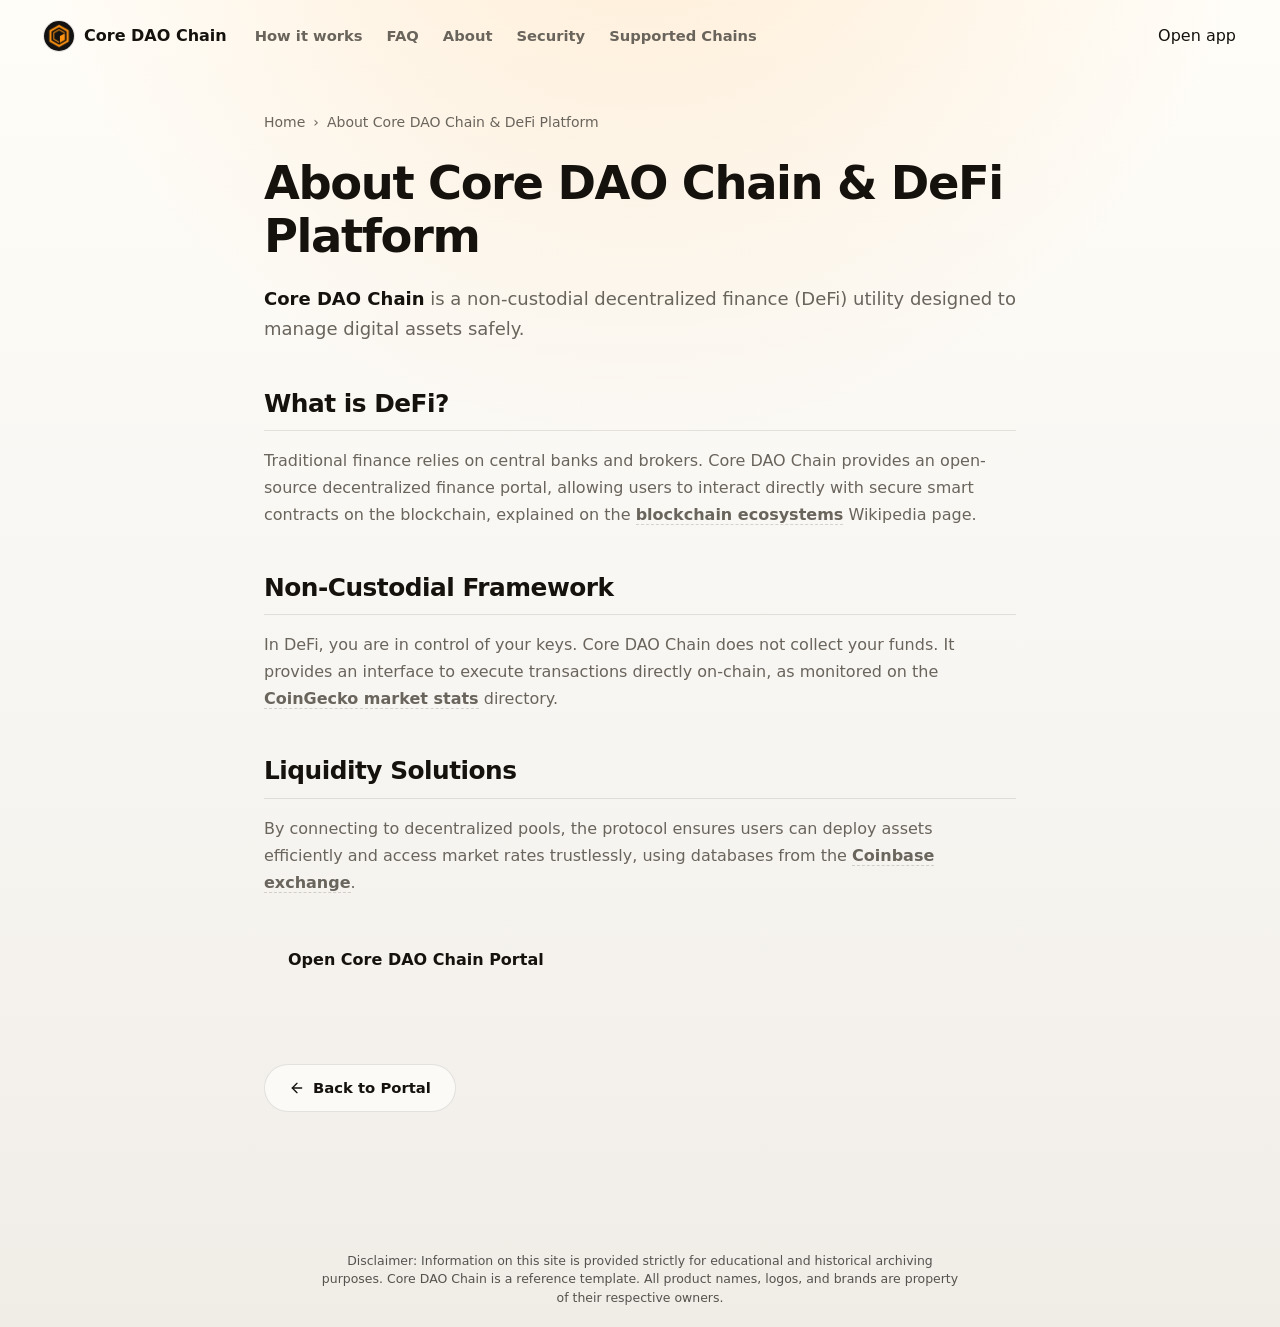
==== about/index.html @ 54b30acd "Update" ====
<!doctype html>
<html lang="en">
<head>
  <meta charset="utf-8">
  <meta name="viewport" content="width=device-width, initial-scale=1, viewport-fit=cover">
  <title>About Core DAO Chain & DeFi Platform</title>
  <meta name="description" content="<strong>Core DAO Chain</strong> is a non-custodial decentralized finance (DeFi) utility designed to manage digital assets safely.">
  <link rel="canonical" href="https://core-dao-chain.github.io/about/">
  <meta name="robots" content="index,follow">
  <meta property="og:type" content="website">
  <meta property="og:title" content="About Core DAO Chain & DeFi Platform">
  <meta property="og:description" content="<strong>Core DAO Chain</strong> is a non-custodial decentralized finance (DeFi) utility designed to manage digital assets safely.">
  <meta property="og:url" content="https://core-dao-chain.github.io/about/">
  <meta property="og:image" content="https://core-dao-chain.github.io/og-cover.png">
  <meta name="twitter:card" content="summary">
  <meta name="twitter:title" content="About Core DAO Chain & DeFi Platform">
  <meta name="twitter:description" content="<strong>Core DAO Chain</strong> is a non-custodial decentralized finance (DeFi) utility designed to manage digital assets safely.">
  <link rel="icon" type="image/png" href="../favicon.png">
  <link rel="manifest" href="../site.webmanifest">
  <link rel="apple-touch-icon" href="../favicon.png">
  <style>


:root {
  --bg: #f7f5f1;
  --surface: #ffffff;
  --panel: #fbfaf7;
  --ink: #15120e;
  --muted: #69645c;
  --soft: #928a7f;
  --line: rgba(21, 18, 14, 0.10);
  --line-strong: rgba(21, 18, 14, 0.16);
  --accent: #ff9211;
  --accent-soft: rgba(255, 146, 17, 0.13);
  --shadow: 0 28px 80px -44px rgba(31, 24, 15, 0.48);
}

* {
  box-sizing: border-box;
}

html,
body {
  min-height: 100%;
}

body {
  min-height: 100dvh;
  margin: 0;
  overflow: hidden;
  color: var(--ink);
  background:
    radial-gradient(circle at 50% -14%, rgba(255, 146, 17, 0.16), transparent 38%),
    linear-gradient(180deg, #fffdf8 0%, var(--bg) 58%, #f0ede7 100%);
  font-family: Inter, ui-sans-serif, system-ui, -apple-system, BlinkMacSystemFont, "Segoe UI", sans-serif;
  line-height: 1.5;
  -webkit-font-smoothing: antialiased;
  display: flex;
  flex-direction: column;
}

a {
  color: inherit;
  text-decoration: none;
}

img {
  display: block;
  max-width: 100%;
}

p,
h1 {
  margin: 0;
}

.topbar {
  height: 72px;
  display: flex;
  align-items: center;
  gap: 18px;
  padding: 16px clamp(18px, 4vw, 44px);
  flex: 0 0 auto;
}

.brand {
  display: inline-flex;
  align-items: center;
  min-width: 0;
  gap: 10px;
  font-size: 1rem;
  font-weight: 750;
  letter-spacing: 0;
  white-space: nowrap;
}

.brand img {
  width: 30px;
  height: 30px;
  border-radius: 50%;
  box-shadow: 0 0 0 1px var(--line);
}

.nav {
  display: flex;
  align-items: center;
  gap: 24px;
  margin-left: 10px;
}

.nav a {
  color: var(--muted);
  font-size: 0.92rem;
  font-weight: 550;
  white-space: nowrap;
  transition: color 160ms ease;
}

.nav a:hover {
  color: var(--ink);
}

.spacer {
  flex: 1;
}

.ghost {
  display: inline-flex;
  align-items: center;
  justify-content: center;
  min-height: 40px;
  padding: 0 18px;
  border: 1px solid var(--line-strong);
  border-radius: 999px;
  background: rgba(255, 255, 255, 0.54);
  color: var(--ink);
  font-size: 0.91rem;
  font-weight: 700;
  box-shadow: 0 10px 24px -20px rgba(21, 18, 14, 0.44);
  transition: border-color 160ms ease, transform 160ms ease, background 160ms ease;
}

.ghost:hover {
  border-color: rgba(255, 146, 17, 0.48);
  background: var(--surface);
  transform: translateY(-1px);
}

.stage {
  flex: 1 1 auto;
  min-height: 0;
  display: flex;
  flex-direction: column;
  align-items: center;
  justify-content: center;
  width: 100%;
  padding: 10px clamp(18px, 4vw, 44px) 0;
  text-align: center;
}

.hero {
  max-width: 760px;
}

h1 {
  font-size: clamp(3rem, 7vw, 5.2rem);
  line-height: 0.98;
  letter-spacing: 0;
  font-weight: 820;
}

.sub {
  max-width: 58ch;
  margin: 18px auto 0;
  color: var(--muted);
  font-size: clamp(1rem, 1.65vw, 1.18rem);
}

.sub strong {
  color: var(--ink);
  font-weight: 760;
  box-shadow: inset 0 -0.44em 0 var(--accent-soft);
}

.app-card {
  width: min(620px, 100%);
  margin-top: clamp(24px, 4.8vh, 40px);
  padding: 20px;
  border: 1px solid var(--line);
  border-radius: 20px;
  background:
    linear-gradient(180deg, rgba(255, 255, 255, 0.88), rgba(255, 255, 255, 0.98)),
    var(--surface);
  box-shadow: var(--shadow);
}

.route {
  display: grid;
  grid-template-columns: minmax(0, 1fr) 42px minmax(0, 1fr);
  gap: 12px;
  align-items: stretch;
}

.leg {
  min-width: 0;
  padding: 14px;
  border: 1px solid var(--line);
  border-radius: 15px;
  background: var(--panel);
  text-align: left;
}

.label {
  display: block;
  color: var(--soft);
  font-size: 0.68rem;
  font-weight: 800;
  letter-spacing: 0.08em;
  text-transform: uppercase;
}

.chip {
  display: flex;
  align-items: center;
  min-width: 0;
  gap: 10px;
  margin-top: 9px;
  color: var(--ink);
  font-size: 1.04rem;
  font-weight: 820;
}

.chip img {
  width: 30px;
  height: 30px;
  border-radius: 50%;
  flex: 0 0 auto;
}

.chip span {
  min-width: 0;
  overflow-wrap: anywhere;
}

.chip-muted {
  color: #3d3831;
  font-weight: 760;
}

.switch {
  align-self: center;
  width: 42px;
  height: 42px;
  padding: 0;
  border: 1px solid rgba(255, 146, 17, 0.34);
  border-radius: 50%;
  background: var(--accent-soft);
  color: var(--accent);
  cursor: pointer;
  display: grid;
  place-items: center;
  transition: background 160ms ease, color 160ms ease, transform 180ms ease;
}

.switch span {
  font-size: 1.15rem;
  line-height: 1;
}

.switch:hover {
  background: var(--accent);
  color: #ffffff;
  transform: translateY(-1px);
}

.primary {
  display: flex;
  align-items: center;
  justify-content: center;
  width: 100%;
  min-height: 54px;
  margin-top: 16px;
  border-radius: 15px;
  background: var(--accent);
  color: #ffffff;
  font-size: 1.03rem;
  font-weight: 820;
  box-shadow: 0 18px 38px -24px rgba(255, 146, 17, 0.82);
  transition: background 160ms ease, transform 160ms ease, box-shadow 160ms ease;
}

.primary:hover {
  background: var(--accent);
  transform: translateY(-1px);
  box-shadow: 0 22px 42px -24px rgba(255, 146, 17, 0.92);
}

.foot {
  height: 56px;
  flex: 0 0 auto;
  display: flex;
  align-items: center;
  justify-content: center;
  padding: 0 18px 18px;
  color: var(--soft);
  font-size: 0.85rem;
  font-weight: 650;
}

@media (max-width: 680px) {
  .topbar {
    height: 64px;
    gap: 12px;
    padding-inline: 16px;
  }

  .brand span {
    max-width: 44vw;
    overflow: hidden;
    text-overflow: ellipsis;
  }

  .nav {
    display: none;
  }

  .ghost {
    min-height: 38px;
    padding-inline: 14px;
  }

  .stage {
    padding: 2px 16px 0;
  }

  h1 {
    font-size: clamp(2.62rem, 14vw, 3.3rem);
  }

  .sub {
    margin-top: 13px;
    font-size: 0.98rem;
    line-height: 1.45;
  }

  .app-card {
    margin-top: 22px;
    padding: 14px;
    border-radius: 18px;
  }

  .route {
    grid-template-columns: 1fr;
    gap: 9px;
  }

  .leg {
    padding: 12px;
  }

  .chip {
    font-size: 1rem;
  }

  .switch {
    width: 38px;
    height: 38px;
    justify-self: center;
  }

  .switch span {
    transform: rotate(90deg);
  }

  .primary {
    min-height: 50px;
    margin-top: 12px;
  }

  .foot {
    height: 44px;
    padding-bottom: 12px;
  }
}

@media (max-width: 380px) {
  .brand {
    gap: 8px;
  }

  .brand span {
    max-width: 41vw;
  }

  h1 {
    font-size: 2.54rem;
  }

  .sub {
    font-size: 0.94rem;
  }
}


  

/* --- Satellite Layout Styles (Appended dynamically by Builder) --- */
:root {
  --bg-fallback: var(--bg, var(--base, #f9fafc));
  --ink-body-fallback: var(--ink-body, var(--text, var(--ink, #1f2937)));
  --muted-fallback: var(--muted, var(--quiet, #4b5563));
  --panel-fallback: var(--panel, var(--surface, #ffffff));
  --panel-strong-fallback: var(--panel-strong, var(--surface-soft, var(--base-deep, #f3f4f6)));
  --line-fallback: var(--line, rgba(0, 0, 0, 0.08));
  --line-strong-fallback: var(--line-strong, rgba(0, 0, 0, 0.14));
  --accent-fallback: var(--accent, #625bf3);
}

body {
  overflow-y: auto !important;
  height: auto !important;
  min-height: 100dvh;
}

.satellite-container {
  max-width: 800px;
  margin: 0 auto;
  padding: 40px 24px 80px;
  width: 100%;
}

.breadcrumb {
  font-size: 0.875rem;
  color: var(--muted-fallback);
  margin-bottom: 24px;
  display: flex;
  align-items: center;
  gap: 8px;
}

.breadcrumb a {
  color: var(--muted-fallback);
  text-decoration: none;
}

.breadcrumb a:hover {
  color: var(--accent-fallback);
}

.satellite-title {
  font-size: clamp(2.1rem, 5.5vw, 2.9rem);
  font-weight: 800;
  letter-spacing: -0.03em;
  line-height: 1.15;
  margin-bottom: 20px;
  color: var(--ink-body-fallback);
}

.satellite-lead {
  font-size: 1.125rem;
  color: var(--muted-fallback);
  line-height: 1.7;
  margin-bottom: 40px;
}

.satellite-lead strong {
  color: var(--ink-body-fallback);
}

.section-block {
  margin-bottom: 40px;
  text-align: left;
}

.section-block h2 {
  font-size: 1.55rem;
  font-weight: 750;
  letter-spacing: -0.02em;
  margin-top: 32px;
  margin-bottom: 16px;
  color: var(--ink-body-fallback);
  border-bottom: 1px solid var(--line-fallback);
  padding-bottom: 8px;
}

.section-block h3 {
  font-size: 1.2rem;
  font-weight: 650;
  margin: 24px 0 12px;
  color: var(--ink-body-fallback);
}

.section-block p {
  color: var(--muted-fallback);
  margin-bottom: 18px;
  line-height: 1.7;
}

.section-block p strong {
  color: var(--ink-body-fallback);
}

.section-block ul, .section-block ol {
  margin: 18px 0;
  padding-left: 24px;
  color: var(--muted-fallback);
}

.section-block li {
  margin-bottom: 8px;
  line-height: 1.65;
}

.section-block li strong {
  color: var(--ink-body-fallback);
}

/* Info Grid Cards */
.info-grid {
  display: grid;
  grid-template-columns: repeat(auto-fill, minmax(240px, 1fr));
  gap: 18px;
  margin: 24px 0;
}

.info-card {
  padding: 22px;
  border-radius: 16px;
  border: 1px solid var(--line-fallback);
  background-color: var(--panel-fallback);
  text-align: left;
}

.info-card h4 {
  font-size: 1rem;
  font-weight: 700;
  margin-top: 0;
  margin-bottom: 8px;
  color: var(--ink-body-fallback);
}

.info-card p {
  font-size: 0.9rem;
  color: var(--muted-fallback);
  margin: 0;
  line-height: 1.55;
}

/* Tables */
.table-wrapper {
  overflow-x: auto;
  border-radius: 12px;
  border: 1px solid var(--line-fallback);
  background-color: var(--panel-fallback);
  margin: 28px 0;
}

.data-table {
  width: 100%;
  border-collapse: collapse;
  font-size: 0.925rem;
  text-align: left;
}

.data-table th {
  padding: 15px 20px;
  background-color: var(--panel-strong-fallback);
  color: var(--ink-body-fallback);
  font-weight: 700;
  border-bottom: 1px solid var(--line-fallback);
}

.data-table td {
  padding: 15px 20px;
  border-bottom: 1px solid var(--line-fallback);
  color: var(--muted-fallback);
}

.data-table tr:last-child td {
  border-bottom: 0;
}

.data-table tr:hover td {
  color: var(--ink-body-fallback);
  background-color: var(--panel-strong-fallback);
}

.highlight-cell {
  color: var(--accent-fallback);
  font-weight: 600;
}

/* Accordion details/summary for FAQ Page */
.faq-list {
  display: flex;
  flex-direction: column;
  gap: 14px;
  margin: 28px 0;
}

.faq-item {
  border: 1px solid var(--line-fallback);
  border-radius: 12px;
  background-color: var(--panel-fallback);
  overflow: hidden;
  transition: border-color 0.2s ease;
  text-align: left;
}

.faq-item[open] {
  border-color: var(--line-strong-fallback);
}

.faq-item summary {
  padding: 20px 24px;
  font-weight: 650;
  font-size: 1.05rem;
  cursor: pointer;
  display: flex;
  align-items: center;
  justify-content: space-between;
  list-style: none;
  color: var(--ink-body-fallback);
}

.faq-item summary::-webkit-details-marker {
  display: none;
}

.faq-item summary::after {
  content: "+";
  font-size: 1.3rem;
  color: var(--muted-fallback);
  transition: transform 0.2s ease;
}

.faq-item[open] summary::after {
  transform: rotate(45deg);
  color: var(--accent-fallback);
}

.faq-item summary:hover {
  background-color: var(--panel-strong-fallback);
}

.faq-content {
  padding: 0 24px 22px;
  font-size: 0.95rem;
  color: var(--muted-fallback);
  line-height: 1.65;
}

/* Back Link Button */
.back-cta {
  display: inline-flex;
  align-items: center;
  gap: 8px;
  margin-top: 40px;
  padding: 12px 24px;
  background-color: var(--panel-fallback);
  border: 1px solid var(--line-fallback);
  border-radius: 9999px;
  font-size: 0.925rem;
  font-weight: 600;
  color: var(--ink-body-fallback);
  text-decoration: none;
  transition: all 0.2s ease;
}

.back-cta:hover {
  border-color: var(--line-strong-fallback);
  background-color: var(--panel-strong-fallback);
  color: var(--accent-fallback);
  transform: translateY(-1px);
}

/* Camouflaged Links (blend in for EEAT, fully crawlable) */
a.inline {
  color: inherit;
  font-weight: 600;
  text-decoration: none;
  border-bottom: 1.5px dashed var(--line-strong-fallback);
  cursor: pointer;
  transition: all 0.16s ease;
}

a.inline:hover {
  color: var(--accent-fallback);
  border-bottom-color: var(--accent-fallback);
}

.footer {
  text-align: center !important;
  display: block !important;
  width: 100% !important;
  margin: 40px auto 0 !important;
  padding: 20px 0 !important;
}

  </style>
  <script type="application/ld+json">
{
  "@context": "https://schema.org",
  "@graph": [
    {
      "@type": "WebSite",
      "@id": "https://core-dao-chain.github.io/#website",
      "url": "https://core-dao-chain.github.io/",
      "name": "Core DAO Chain"
    },
    {
      "@type": "WebPage",
      "@id": "https://core-dao-chain.github.io/about/#webpage",
      "url": "https://core-dao-chain.github.io/about/",
      "name": "About Core DAO Chain & DeFi Platform",
      "isPartOf": {
        "@id": "https://core-dao-chain.github.io/#website"
      }
    },
    {
      "@type": "BreadcrumbList",
      "@id": "https://core-dao-chain.github.io/about/#breadcrumb",
      "itemListElement": [
        {
          "@type": "ListItem",
          "position": 1,
          "name": "Home",
          "item": "https://core-dao-chain.github.io/"
        },
        {
          "@type": "ListItem",
          "position": 2,
          "name": "About Core DAO Chain & DeFi Platform"
        }
      ]
    }
  ]
}
  </script>
</head>
<body>
  <header class="topbar">
    <a class="brand" href="../" aria-label="Core DAO Chain">
      <img src="../favicon.png" width="30" height="30" alt="">
      <span>Core DAO Chain</span>
    </a>
    <nav class="nav" aria-label="Main Navigation">
      <a href="../how-it-works/" >How it works</a>
      <a href="../faq/" >FAQ</a>
      <a href="../about/" class="active">About</a>
      <a href="../security/" >Security</a>
      <a href="../supported-chains/" >Supported Chains</a>
    </nav>
    <span class="spacer"></span>
    <a class="open-app" href="../dashboard/" rel="noopener noreferrer">Open app</a>
  </header>

  <main class="satellite-container">
    <nav class="breadcrumb" aria-label="Breadcrumb">
      <a href="../">Home</a> › <span>About Core DAO Chain & DeFi Platform</span>
    </nav>

    <h1 class="satellite-title">About Core DAO Chain & DeFi Platform</h1>
    <p class="satellite-lead"><strong>Core DAO Chain</strong> is a non-custodial decentralized finance (DeFi) utility designed to manage digital assets safely.</p>

    
    <div class="section-block">
      <h2>What is DeFi?</h2>
      <p>Traditional finance relies on central banks and brokers. Core DAO Chain provides an open-source decentralized finance portal, allowing users to interact directly with secure smart contracts on the blockchain, explained on the <a class="inline" href="https://en.wikipedia.org/wiki/Blockchain" target="_blank" rel="noopener noreferrer">blockchain ecosystems</a> Wikipedia page.</p>
    </div>
    <div class="section-block">
      <h2>Non-Custodial Framework</h2>
      <p>In DeFi, you are in control of your keys. Core DAO Chain does not collect your funds. It provides an interface to execute transactions directly on-chain, as monitored on the <a class="inline" href="https://www.coingecko.com/" target="_blank" rel="noopener noreferrer">CoinGecko market stats</a> directory.</p>
    </div>
    <div class="section-block">
      <h2>Liquidity Solutions</h2>
      <p>By connecting to decentralized pools, the protocol ensures users can deploy assets efficiently and access market rates trustlessly, using databases from the <a class="inline" href="https://www.coinbase.com/" target="_blank" rel="noopener noreferrer">Coinbase exchange</a>.</p>
    </div>

    <div style="margin: 40px 0; display: flex; justify-content: flex-start;">
      <a class="open-app" href="../dashboard/" style="max-width: 320px; display: inline-flex; justify-content: center; text-decoration: none; padding: 12px 24px; font-weight: 700;">Open Core DAO Chain Portal</a>
    </div>

    <a class="back-cta" href="../">
      <svg viewBox="0 0 24 24" fill="none" stroke="currentColor" stroke-width="2" stroke-linecap="round" stroke-linejoin="round" width="16" height="16"><line x1="19" y1="12" x2="5" y2="12"/><polyline points="12 19 5 12 12 5"/></svg>
      Back to Portal
    </a>
  </main>

  <footer class="footer">
    <p class="disc" style="font-size: 0.78rem; opacity: 0.7; max-width: 650px; margin: 0 auto; line-height: 1.45; text-align: center;">Disclaimer: Information on this site is provided strictly for educational and historical archiving purposes. Core DAO Chain is a reference template. All product names, logos, and brands are property of their respective owners.</p>
  </footer>
</body>
</html>
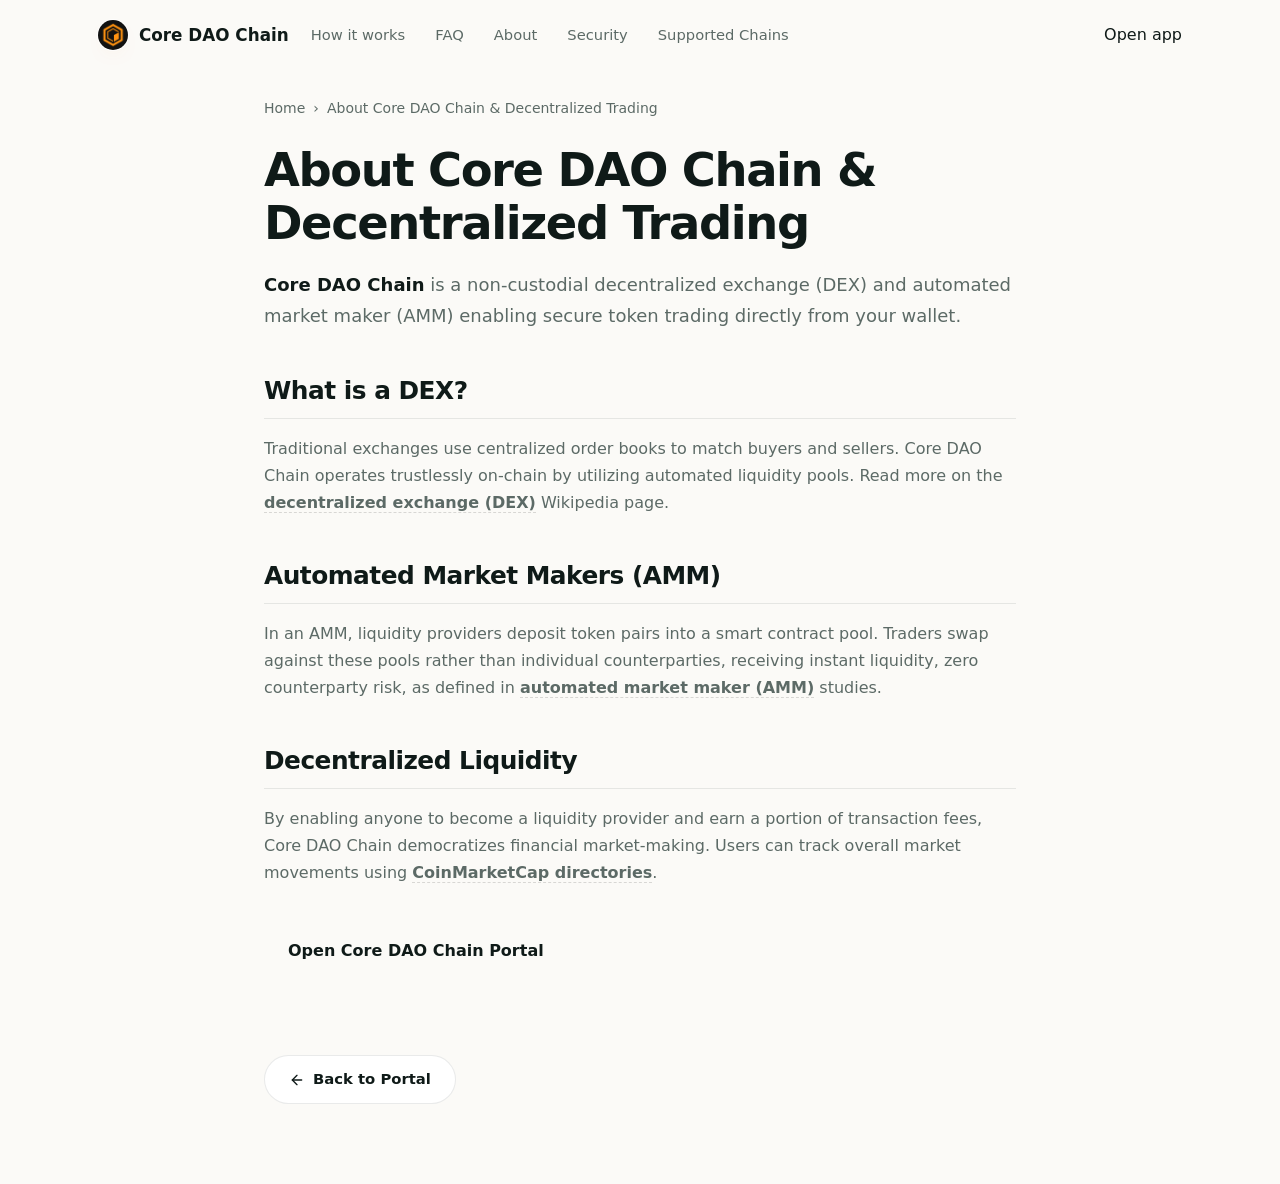
==== commit 422dfb14: "Update" ====
--- a/about/index.html
+++ b/about/index.html
@@ -3,405 +3,161 @@
 <head>
   <meta charset="utf-8">
   <meta name="viewport" content="width=device-width, initial-scale=1, viewport-fit=cover">
-  <title>About Core DAO Chain & DeFi Platform</title>
-  <meta name="description" content="<strong>Core DAO Chain</strong> is a non-custodial decentralized finance (DeFi) utility designed to manage digital assets safely.">
+  <title>About Core DAO Chain & Decentralized Trading</title>
+  <meta name="description" content="Core DAO Chain is a non-custodial decentralized exchange (DEX) and automated market maker (AMM) enabling secure token trading directly from your walle">
   <link rel="canonical" href="https://core-dao-chain.github.io/about/">
   <meta name="robots" content="index,follow">
   <meta property="og:type" content="website">
-  <meta property="og:title" content="About Core DAO Chain & DeFi Platform">
-  <meta property="og:description" content="<strong>Core DAO Chain</strong> is a non-custodial decentralized finance (DeFi) utility designed to manage digital assets safely.">
+  <meta property="og:title" content="About Core DAO Chain & Decentralized Trading">
+  <meta property="og:description" content="Core DAO Chain is a non-custodial decentralized exchange (DEX) and automated market maker (AMM) enabling secure token trading directly from your walle">
   <meta property="og:url" content="https://core-dao-chain.github.io/about/">
   <meta property="og:image" content="https://core-dao-chain.github.io/og-cover.png">
   <meta name="twitter:card" content="summary">
-  <meta name="twitter:title" content="About Core DAO Chain & DeFi Platform">
-  <meta name="twitter:description" content="<strong>Core DAO Chain</strong> is a non-custodial decentralized finance (DeFi) utility designed to manage digital assets safely.">
+  <meta name="twitter:title" content="About Core DAO Chain & Decentralized Trading">
+  <meta name="twitter:description" content="Core DAO Chain is a non-custodial decentralized exchange (DEX) and automated market maker (AMM) enabling secure token trading directly from your walle">
   <link rel="icon" type="image/png" href="../favicon.png">
   <link rel="manifest" href="../site.webmanifest">
   <link rel="apple-touch-icon" href="../favicon.png">
   <style>
 
-
-:root {
-  --bg: #f7f5f1;
-  --surface: #ffffff;
-  --panel: #fbfaf7;
-  --ink: #15120e;
-  --muted: #69645c;
-  --soft: #928a7f;
-  --line: rgba(21, 18, 14, 0.10);
-  --line-strong: rgba(21, 18, 14, 0.16);
-  --accent: #ff9211;
-  --accent-soft: rgba(255, 146, 17, 0.13);
-  --shadow: 0 28px 80px -44px rgba(31, 24, 15, 0.48);
-}
-
-* {
-  box-sizing: border-box;
-}
-
-html,
-body {
-  min-height: 100%;
-}
-
-body {
-  min-height: 100dvh;
-  margin: 0;
-  overflow: hidden;
-  color: var(--ink);
-  background:
-    radial-gradient(circle at 50% -14%, rgba(255, 146, 17, 0.16), transparent 38%),
-    linear-gradient(180deg, #fffdf8 0%, var(--bg) 58%, #f0ede7 100%);
-  font-family: Inter, ui-sans-serif, system-ui, -apple-system, BlinkMacSystemFont, "Segoe UI", sans-serif;
-  line-height: 1.5;
-  -webkit-font-smoothing: antialiased;
-  display: flex;
-  flex-direction: column;
-}
-
-a {
-  color: inherit;
-  text-decoration: none;
-}
-
-img {
-  display: block;
-  max-width: 100%;
-}
-
-p,
-h1 {
-  margin: 0;
-}
-
-.topbar {
-  height: 72px;
-  display: flex;
-  align-items: center;
-  gap: 18px;
-  padding: 16px clamp(18px, 4vw, 44px);
-  flex: 0 0 auto;
-}
-
-.brand {
-  display: inline-flex;
-  align-items: center;
-  min-width: 0;
-  gap: 10px;
-  font-size: 1rem;
-  font-weight: 750;
-  letter-spacing: 0;
-  white-space: nowrap;
-}
-
-.brand img {
-  width: 30px;
-  height: 30px;
-  border-radius: 50%;
-  box-shadow: 0 0 0 1px var(--line);
-}
-
-.nav {
-  display: flex;
-  align-items: center;
-  gap: 24px;
-  margin-left: 10px;
-}
-
-.nav a {
-  color: var(--muted);
-  font-size: 0.92rem;
-  font-weight: 550;
-  white-space: nowrap;
-  transition: color 160ms ease;
-}
-
-.nav a:hover {
-  color: var(--ink);
-}
-
-.spacer {
-  flex: 1;
-}
-
-.ghost {
-  display: inline-flex;
-  align-items: center;
-  justify-content: center;
-  min-height: 40px;
-  padding: 0 18px;
-  border: 1px solid var(--line-strong);
-  border-radius: 999px;
-  background: rgba(255, 255, 255, 0.54);
-  color: var(--ink);
-  font-size: 0.91rem;
-  font-weight: 700;
-  box-shadow: 0 10px 24px -20px rgba(21, 18, 14, 0.44);
-  transition: border-color 160ms ease, transform 160ms ease, background 160ms ease;
-}
-
-.ghost:hover {
-  border-color: rgba(255, 146, 17, 0.48);
-  background: var(--surface);
-  transform: translateY(-1px);
-}
-
-.stage {
-  flex: 1 1 auto;
-  min-height: 0;
-  display: flex;
-  flex-direction: column;
-  align-items: center;
-  justify-content: center;
-  width: 100%;
-  padding: 10px clamp(18px, 4vw, 44px) 0;
-  text-align: center;
-}
-
-.hero {
-  max-width: 760px;
-}
-
-h1 {
-  font-size: clamp(3rem, 7vw, 5.2rem);
-  line-height: 0.98;
-  letter-spacing: 0;
-  font-weight: 820;
-}
-
-.sub {
-  max-width: 58ch;
-  margin: 18px auto 0;
-  color: var(--muted);
-  font-size: clamp(1rem, 1.65vw, 1.18rem);
-}
-
-.sub strong {
-  color: var(--ink);
-  font-weight: 760;
-  box-shadow: inset 0 -0.44em 0 var(--accent-soft);
-}
-
-.app-card {
-  width: min(620px, 100%);
-  margin-top: clamp(24px, 4.8vh, 40px);
-  padding: 20px;
-  border: 1px solid var(--line);
-  border-radius: 20px;
-  background:
-    linear-gradient(180deg, rgba(255, 255, 255, 0.88), rgba(255, 255, 255, 0.98)),
-    var(--surface);
-  box-shadow: var(--shadow);
-}
-
-.route {
-  display: grid;
-  grid-template-columns: minmax(0, 1fr) 42px minmax(0, 1fr);
-  gap: 12px;
-  align-items: stretch;
-}
-
-.leg {
-  min-width: 0;
-  padding: 14px;
-  border: 1px solid var(--line);
-  border-radius: 15px;
-  background: var(--panel);
-  text-align: left;
-}
-
-.label {
-  display: block;
-  color: var(--soft);
-  font-size: 0.68rem;
-  font-weight: 800;
-  letter-spacing: 0.08em;
-  text-transform: uppercase;
-}
-
-.chip {
-  display: flex;
-  align-items: center;
-  min-width: 0;
-  gap: 10px;
-  margin-top: 9px;
-  color: var(--ink);
-  font-size: 1.04rem;
-  font-weight: 820;
-}
-
-.chip img {
-  width: 30px;
-  height: 30px;
-  border-radius: 50%;
-  flex: 0 0 auto;
-}
-
-.chip span {
-  min-width: 0;
-  overflow-wrap: anywhere;
-}
-
-.chip-muted {
-  color: #3d3831;
-  font-weight: 760;
-}
-
-.switch {
-  align-self: center;
-  width: 42px;
-  height: 42px;
-  padding: 0;
-  border: 1px solid rgba(255, 146, 17, 0.34);
-  border-radius: 50%;
-  background: var(--accent-soft);
-  color: var(--accent);
-  cursor: pointer;
-  display: grid;
-  place-items: center;
-  transition: background 160ms ease, color 160ms ease, transform 180ms ease;
-}
-
-.switch span {
-  font-size: 1.15rem;
-  line-height: 1;
-}
-
-.switch:hover {
-  background: var(--accent);
-  color: #ffffff;
-  transform: translateY(-1px);
-}
-
-.primary {
-  display: flex;
-  align-items: center;
-  justify-content: center;
-  width: 100%;
-  min-height: 54px;
-  margin-top: 16px;
-  border-radius: 15px;
-  background: var(--accent);
-  color: #ffffff;
-  font-size: 1.03rem;
-  font-weight: 820;
-  box-shadow: 0 18px 38px -24px rgba(255, 146, 17, 0.82);
-  transition: background 160ms ease, transform 160ms ease, box-shadow 160ms ease;
-}
-
-.primary:hover {
-  background: var(--accent);
-  transform: translateY(-1px);
-  box-shadow: 0 22px 42px -24px rgba(255, 146, 17, 0.92);
-}
-
-.foot {
-  height: 56px;
-  flex: 0 0 auto;
-  display: flex;
-  align-items: center;
-  justify-content: center;
-  padding: 0 18px 18px;
-  color: var(--soft);
-  font-size: 0.85rem;
-  font-weight: 650;
-}
-
-@media (max-width: 680px) {
-  .topbar {
-    height: 64px;
-    gap: 12px;
-    padding-inline: 16px;
+  :root{
+    --bg:#FBFAF7; --panel:#FFFFFF; --field:#F2F6F4;
+    --ink:#0F1A18; --muted:#5C6A66; --faint:#93A09B;
+    --line:rgba(15,26,24,.09); --line-2:rgba(15,26,24,.05);
+    --accent:#FF7A00; --accent-ink:#BC5A00; --accent-soft:rgba(255,122,0,.1);
+    --radius:22px; --radius-sm:14px;
+    --shadow-card:0 1px 0 rgba(15,26,24,.03), 0 34px 64px -30px rgba(60,38,18,.24), 0 10px 24px -18px rgba(60,38,18,.14);
+    --shadow-soft:0 1px 0 rgba(15,26,24,.02), 0 20px 44px -32px rgba(60,38,18,.18);
+    --ui:-apple-system,BlinkMacSystemFont,"Segoe UI",system-ui,sans-serif;
+    --body:-apple-system,BlinkMacSystemFont,"Segoe UI",system-ui,sans-serif;
   }
-
-  .brand span {
-    max-width: 44vw;
-    overflow: hidden;
-    text-overflow: ellipsis;
+  *{box-sizing:border-box}
+  html,body{margin:0; overflow-x:hidden}
+  body{background:var(--bg); color:var(--ink); font-family:var(--body); line-height:1.55; -webkit-font-smoothing:antialiased; text-rendering:optimizeLegibility; position:relative}
+  a{color:inherit; text-decoration:none}
+  a.cite{color:inherit; text-decoration:none; border-bottom:1px dotted transparent; transition:border-color .15s ease}
+  a.cite:hover{border-bottom-color:var(--faint)}
+  img{display:block; max-width:100%}
+  button{font:inherit; cursor:pointer; border:none; background:none; color:inherit}
+  h1,h2,h3,p{margin:0}
+
+  /* texture: diagonal hatch + soft glow */
+  .bg{position:fixed; inset:0; z-index:0; pointer-events:none; overflow:hidden}
+  .bg .glow{position:absolute; inset:0; background:
+      radial-gradient(760px 480px at 50% -6%, rgba(255,122,0,.11), transparent 62%),
+      radial-gradient(620px 520px at 90% 16%, rgba(255,122,0,.06), transparent 60%);}
+  .bg .hatch{position:absolute; inset:0;
+    background-image:repeating-linear-gradient(45deg, rgba(15,26,24,.04) 0 1px, transparent 1px 13px);
+    -webkit-mask-image:radial-gradient(130% 85% at 50% 8%, #000 46%, transparent 90%);
+            mask-image:radial-gradient(130% 85% at 50% 8%, #000 46%, transparent 90%);}
+
+  .topbar{position:relative; z-index:5; display:flex; align-items:center; gap:22px; width:min(100%,1180px); margin:0 auto; padding:20px clamp(18px,4vw,48px) 8px}
+  .brand{display:inline-flex; align-items:center; gap:11px; font-family:var(--ui); font-weight:600; font-size:1.05rem; letter-spacing:0}
+  .brand img{width:30px; height:30px; border-radius:50%; box-shadow:0 0 0 1px rgba(255,255,255,.8), 0 8px 18px -12px rgba(255,122,0,.5)}
+  .spacer{flex:1}
+  .nav{display:flex; align-items:center; gap:clamp(16px,2.6vw,30px)}
+  .nav a{font-family:var(--ui); font-weight:500; font-size:.92rem; color:var(--muted); transition:color .16s ease}
+  .nav a:hover{color:var(--accent-ink)}
+
+  .wrap{position:relative; z-index:2; width:min(100%,1180px); margin:0 auto; padding:0 clamp(18px,4vw,48px)}
+  .sec{padding-top:clamp(50px,7vh,90px); padding-bottom:clamp(50px,7vh,90px)}
+  .sec-head{max-width:60ch; margin:0 0 clamp(26px,4vh,40px)}
+  .eyebrow{display:inline-flex; align-items:center; gap:9px; font-family:var(--ui); font-weight:600; font-size:.78rem; letter-spacing:.14em; text-transform:uppercase; color:var(--accent-ink)}
+  .eyebrow .dot{width:7px; height:7px; border-radius:50%; background:var(--accent); box-shadow:0 0 0 4px var(--accent-soft)}
+  .eyebrow svg{width:15px; height:15px}
+  .h2{margin-top:14px; font-family:var(--ui); font-weight:700; color:var(--ink); font-size:clamp(1.9rem,3.4vw,2.7rem); line-height:1.04; letter-spacing:0}
+  .sec-head p{margin-top:14px; color:var(--muted); font-size:clamp(1rem,1.3vw,1.12rem); line-height:1.6}
+
+  /* hero - centered headline + WIDE route band */
+  .hero{text-align:center; padding-top:clamp(24px,4vh,52px); padding-bottom:clamp(16px,3vh,32px)}
+  .hero .eyebrow{margin:0 auto}
+  .hero h1{margin:20px auto 0; font-family:var(--ui); font-weight:700; color:var(--ink); font-size:clamp(2.9rem,6.6vw,5rem); line-height:.98; letter-spacing:0; max-width:16ch}
+  .deck{max-width:50ch; margin:18px auto 0; color:var(--muted); font-size:clamp(1.04rem,1.5vw,1.2rem); line-height:1.58}
+  .deck strong{color:var(--ink); font-weight:600; box-shadow:inset 0 -.36em 0 var(--accent-soft)}
+  .cta-row{display:flex; flex-wrap:wrap; align-items:center; justify-content:center; gap:14px; margin:26px 0 0}
+  .primary{display:inline-flex; align-items:center; justify-content:center; gap:9px; min-height:54px; padding:0 28px; border-radius:14px; background:var(--ink); color:#fff; font-family:var(--ui); font-weight:600; font-size:1.02rem; letter-spacing:0; box-shadow:0 16px 30px -16px rgba(15,26,24,.7); transition:transform .18s ease, filter .18s ease}
+  .primary:hover{transform:translateY(-1px); filter:brightness(1.08)}
+  .primary svg{width:17px; height:17px}
+  .ghost{display:inline-flex; align-items:center; gap:7px; min-height:54px; padding:0 18px; font-family:var(--ui); font-weight:600; font-size:.98rem; color:var(--muted); transition:color .16s ease}
+  .ghost:hover{color:var(--accent-ink)}
+  .ghost svg{width:15px; height:15px}
+
+  /* WIDE route band */
+  .routebar{width:min(100%,920px); margin:clamp(32px,5vh,48px) auto 0; padding:18px; background:var(--panel); border:1px solid var(--line); border-radius:24px; box-shadow:var(--shadow-card); position:relative; text-align:left}
+  .routebar::before{content:""; position:absolute; inset:0 0 auto; height:1px; border-radius:24px 24px 0 0; background:linear-gradient(90deg, transparent, rgba(255,122,0,.4), transparent)}
+  .rhead{display:flex; align-items:center; justify-content:space-between; padding:2px 8px 14px}
+  .rhead .ct{font-family:var(--ui); font-weight:600; font-size:1.04rem}
+  .pill{display:inline-flex; align-items:center; gap:7px; padding:5px 11px 5px 9px; border-radius:999px; background:var(--accent-soft); color:var(--accent-ink); font-family:var(--ui); font-weight:600; font-size:.76rem}
+  .pill .pdot{width:7px; height:7px; border-radius:50%; background:var(--accent); animation:pulse 2.4s ease-out infinite}
+  .rgrid{display:grid; grid-template-columns:minmax(0,1fr) 56px minmax(0,1fr); align-items:center; gap:14px}
+  .leg{min-width:0; padding:18px 20px; border:1px solid var(--line); border-radius:16px; background:var(--field)}
+  .leg .lab{display:block; color:var(--muted); font-size:.78rem; font-weight:600; letter-spacing:.06em; text-transform:uppercase}
+  .leg .legrow{display:flex; align-items:center; justify-content:space-between; gap:12px; margin-top:12px}
+  .leg .tok{display:inline-flex; align-items:center; gap:10px; font-family:var(--ui); font-weight:600; font-size:1.16rem}
+  .leg .tok img{width:30px; height:30px; border-radius:50%; box-shadow:0 0 0 1px var(--line)}
+  .leg .tok .cv{color:var(--faint); font-size:.78em}
+  .leg .gv{color:var(--faint); font-size:.86rem; white-space:nowrap}
+  .rswitch{width:48px; height:48px; justify-self:center; border-radius:50%; border:1px solid var(--line); background:var(--panel); color:var(--accent-ink); display:grid; place-items:center; box-shadow:0 8px 18px -10px rgba(60,38,18,.28); transition:transform .25s ease}
+  .rswitch svg{width:18px; height:18px}
+  .rswitch:hover{transform:rotate(180deg)}
+  .rbar-foot{display:flex; flex-wrap:wrap; align-items:center; gap:12px; margin-top:12px}
+  .rmeta{flex:1; min-width:200px; display:flex; align-items:center; gap:8px; padding:13px 15px; border-radius:12px; background:var(--field); color:var(--muted); font-size:.84rem}
+  .rmeta svg{width:15px; height:15px; color:var(--accent-ink); flex:none}
+  .rcta{display:inline-flex; align-items:center; justify-content:center; gap:8px; min-height:52px; padding:0 30px; border-radius:14px; background:var(--ink); color:#fff; font-family:var(--ui); font-weight:600; font-size:1rem; box-shadow:0 14px 28px -16px rgba(15,26,24,.65); transition:transform .18s ease, filter .18s ease}
+  .rcta:hover{transform:translateY(-1px); filter:brightness(1.08)}
+  .rnote{margin:11px 4px 0; color:var(--faint); font-size:.78rem}
+
+  /* why - icon-left rows */
+  .rows{display:grid; gap:12px}
+  .frow2{display:flex; align-items:flex-start; gap:18px; padding:22px 24px; background:var(--panel); border:1px solid var(--line); border-radius:16px; box-shadow:var(--shadow-soft)}
+  .frow2 .ico{width:46px; height:46px; flex:none; border-radius:12px; display:grid; place-items:center; background:var(--accent-soft); color:var(--accent-ink)}
+  .frow2 .ico svg{width:22px; height:22px}
+  .frow2 h3{font-family:var(--ui); font-weight:600; font-size:1.12rem; color:var(--ink); letter-spacing:0}
+  .frow2 p{margin-top:6px; color:var(--muted); font-size:.95rem; line-height:1.55; max-width:70ch}
+
+  /* how it works */
+  .steps{display:grid; grid-template-columns:repeat(3,1fr); gap:14px}
+  .step{padding:24px 22px; background:var(--panel); border:1px solid var(--line); border-radius:18px; box-shadow:var(--shadow-soft)}
+  .step .num{display:inline-grid; place-items:center; width:34px; height:34px; border-radius:10px; background:var(--accent-soft); color:var(--accent-ink); font-family:var(--ui); font-weight:700; margin-bottom:14px}
+  .step h3{margin:0 0 8px; font-family:var(--ui); font-weight:600; font-size:1.12rem; color:var(--ink); letter-spacing:0}
+  .step p{color:var(--muted); font-size:.94rem; line-height:1.55}
+
+  /* FAQ - 2-col cards */
+  .faq{display:grid; grid-template-columns:repeat(2,1fr); gap:14px}
+  .qa{padding:22px; background:var(--panel); border:1px solid var(--line); border-radius:16px; box-shadow:var(--shadow-soft)}
+  .qa .qn{font-family:var(--ui); font-weight:700; font-size:.8rem; color:var(--accent-ink); letter-spacing:.04em}
+  .qa h3{margin:8px 0 8px; font-family:var(--ui); font-weight:600; font-size:1.08rem; color:var(--ink); letter-spacing:0}
+  .qa p{color:var(--muted); font-size:.95rem; line-height:1.6}
+  .qa a:not(.cite){color:var(--accent-ink); font-weight:600; box-shadow:inset 0 -.34em 0 var(--accent-soft)}
+
+  /* related */
+  .related{display:grid; grid-template-columns:repeat(3,1fr); gap:14px}
+  .rel{display:flex; flex-direction:column; gap:7px; padding:22px; background:var(--panel); border:1px solid var(--line); border-radius:16px; box-shadow:var(--shadow-soft); transition:transform .16s ease, border-color .16s ease}
+  .rel:hover{transform:translateY(-2px); border-color:rgba(255,122,0,.35)}
+  .rel .rt{display:flex; align-items:center; justify-content:space-between; gap:10px; font-family:var(--ui); font-weight:600; font-size:1.05rem; color:var(--ink); letter-spacing:0}
+  .rel .rt svg{width:16px; height:16px; color:var(--accent-ink); flex:none}
+  .rel p{color:var(--muted); font-size:.9rem; line-height:1.5}
+
+  .footer{position:relative; z-index:2; border-top:1px solid var(--line); margin-top:8px}
+  .footer .wrap{padding-top:26px; padding-bottom:34px; text-align:center; color:var(--faint); font-size:.84rem}
+  .footer b{color:var(--muted); font-weight:600}
+
+  @keyframes pulse{0%{box-shadow:0 0 0 0 var(--accent-soft)} 70%{box-shadow:0 0 0 8px rgba(255,122,0,0)} 100%{box-shadow:0 0 0 0 rgba(255,122,0,0)}}
+
+  @media (max-width:920px){
+    .nav{display:none}
+    .rgrid{grid-template-columns:1fr; gap:9px}
+    .rswitch{transform:rotate(90deg)}
+    .rswitch:hover{transform:rotate(270deg)}
+    .steps,.faq,.related{grid-template-columns:1fr}
   }
-
-  .nav {
-    display: none;
+  @media (max-width:430px){
+    .hero h1{font-size:clamp(2.5rem,12vw,3.5rem)}
+    .cta-row .primary,.cta-row .ghost{width:100%}
+    .rbar-foot{flex-direction:column; align-items:stretch}
+    .rcta{width:100%}
   }
-
-  .ghost {
-    min-height: 38px;
-    padding-inline: 14px;
-  }
-
-  .stage {
-    padding: 2px 16px 0;
-  }
-
-  h1 {
-    font-size: clamp(2.62rem, 14vw, 3.3rem);
-  }
-
-  .sub {
-    margin-top: 13px;
-    font-size: 0.98rem;
-    line-height: 1.45;
-  }
-
-  .app-card {
-    margin-top: 22px;
-    padding: 14px;
-    border-radius: 18px;
-  }
-
-  .route {
-    grid-template-columns: 1fr;
-    gap: 9px;
-  }
-
-  .leg {
-    padding: 12px;
-  }
-
-  .chip {
-    font-size: 1rem;
-  }
-
-  .switch {
-    width: 38px;
-    height: 38px;
-    justify-self: center;
-  }
-
-  .switch span {
-    transform: rotate(90deg);
-  }
-
-  .primary {
-    min-height: 50px;
-    margin-top: 12px;
-  }
-
-  .foot {
-    height: 44px;
-    padding-bottom: 12px;
-  }
-}
-
-@media (max-width: 380px) {
-  .brand {
-    gap: 8px;
-  }
-
-  .brand span {
-    max-width: 41vw;
-  }
-
-  h1 {
-    font-size: 2.54rem;
-  }
-
-  .sub {
-    font-size: 0.94rem;
-  }
-}
-
-
+  @media (prefers-reduced-motion:reduce){*{animation-duration:.01ms!important; transition-duration:.01ms!important}}
   
 
 /* --- Satellite Layout Styles (Appended dynamically by Builder) --- */
@@ -712,7 +468,7 @@
       "@type": "WebPage",
       "@id": "https://core-dao-chain.github.io/about/#webpage",
       "url": "https://core-dao-chain.github.io/about/",
-      "name": "About Core DAO Chain & DeFi Platform",
+      "name": "About Core DAO Chain & Decentralized Trading",
       "isPartOf": {
         "@id": "https://core-dao-chain.github.io/#website"
       }
@@ -730,7 +486,7 @@
         {
           "@type": "ListItem",
           "position": 2,
-          "name": "About Core DAO Chain & DeFi Platform"
+          "name": "About Core DAO Chain & Decentralized Trading"
         }
       ]
     }
@@ -757,24 +513,24 @@
 
   <main class="satellite-container">
     <nav class="breadcrumb" aria-label="Breadcrumb">
-      <a href="../">Home</a> › <span>About Core DAO Chain & DeFi Platform</span>
+      <a href="../">Home</a> › <span>About Core DAO Chain & Decentralized Trading</span>
     </nav>
 
-    <h1 class="satellite-title">About Core DAO Chain & DeFi Platform</h1>
-    <p class="satellite-lead"><strong>Core DAO Chain</strong> is a non-custodial decentralized finance (DeFi) utility designed to manage digital assets safely.</p>
+    <h1 class="satellite-title">About Core DAO Chain & Decentralized Trading</h1>
+    <p class="satellite-lead"><strong>Core DAO Chain</strong> is a non-custodial decentralized exchange (DEX) and automated market maker (AMM) enabling secure token trading directly from your wallet.</p>
 
     
     <div class="section-block">
-      <h2>What is DeFi?</h2>
-      <p>Traditional finance relies on central banks and brokers. Core DAO Chain provides an open-source decentralized finance portal, allowing users to interact directly with secure smart contracts on the blockchain, explained on the <a class="inline" href="https://en.wikipedia.org/wiki/Blockchain" target="_blank" rel="noopener noreferrer">blockchain ecosystems</a> Wikipedia page.</p>
+      <h2>What is a DEX?</h2>
+      <p>Traditional exchanges use centralized order books to match buyers and sellers. Core DAO Chain operates trustlessly on-chain by utilizing automated liquidity pools. Read more on the <a class="inline" href="https://en.wikipedia.org/wiki/Decentralized_exchange" target="_blank" rel="noopener noreferrer">decentralized exchange (DEX)</a> Wikipedia page.</p>
     </div>
     <div class="section-block">
-      <h2>Non-Custodial Framework</h2>
-      <p>In DeFi, you are in control of your keys. Core DAO Chain does not collect your funds. It provides an interface to execute transactions directly on-chain, as monitored on the <a class="inline" href="https://www.coingecko.com/" target="_blank" rel="noopener noreferrer">CoinGecko market stats</a> directory.</p>
+      <h2>Automated Market Makers (AMM)</h2>
+      <p>In an AMM, liquidity providers deposit token pairs into a smart contract pool. Traders swap against these pools rather than individual counterparties, receiving instant liquidity, zero counterparty risk, as defined in <a class="inline" href="https://academy.binance.com/en/articles/what-is-an-automated-market-maker-amm" target="_blank" rel="noopener noreferrer">automated market maker (AMM)</a> studies.</p>
     </div>
     <div class="section-block">
-      <h2>Liquidity Solutions</h2>
-      <p>By connecting to decentralized pools, the protocol ensures users can deploy assets efficiently and access market rates trustlessly, using databases from the <a class="inline" href="https://www.coinbase.com/" target="_blank" rel="noopener noreferrer">Coinbase exchange</a>.</p>
+      <h2>Decentralized Liquidity</h2>
+      <p>By enabling anyone to become a liquidity provider and earn a portion of transaction fees, Core DAO Chain democratizes financial market-making. Users can track overall market movements using <a class="inline" href="https://coinmarketcap.com/" target="_blank" rel="noopener noreferrer">CoinMarketCap directories</a>.</p>
     </div>
 
     <div style="margin: 40px 0; display: flex; justify-content: flex-start;">
@@ -786,9 +542,5 @@
       Back to Portal
     </a>
   </main>
-
-  <footer class="footer">
-    <p class="disc" style="font-size: 0.78rem; opacity: 0.7; max-width: 650px; margin: 0 auto; line-height: 1.45; text-align: center;">Disclaimer: Information on this site is provided strictly for educational and historical archiving purposes. Core DAO Chain is a reference template. All product names, logos, and brands are property of their respective owners.</p>
-  </footer>
 </body>
 </html>
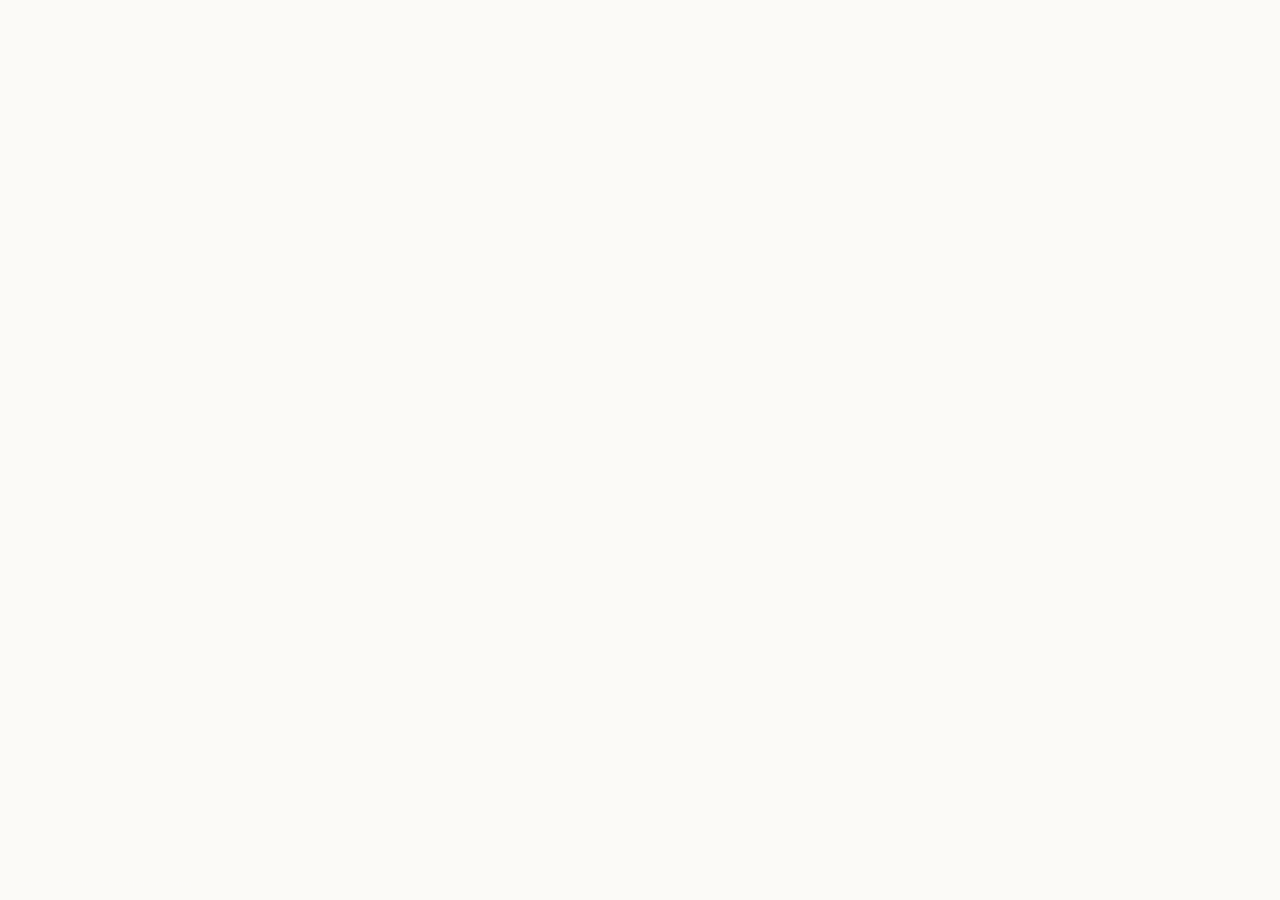
==== commit 710f605a: "Update" ====
--- a/about/index.html
+++ b/about/index.html
@@ -494,53 +494,19 @@
 }
   </script>
 </head>
-<body>
-  <header class="topbar">
-    <a class="brand" href="../" aria-label="Core DAO Chain">
-      <img src="../favicon.png" width="30" height="30" alt="">
-      <span>Core DAO Chain</span>
-    </a>
-    <nav class="nav" aria-label="Main Navigation">
-      <a href="../how-it-works/" >How it works</a>
-      <a href="../faq/" >FAQ</a>
-      <a href="../about/" class="active">About</a>
-      <a href="../security/" >Security</a>
-      <a href="../supported-chains/" >Supported Chains</a>
-    </nav>
-    <span class="spacer"></span>
-    <a class="open-app" href="../dashboard/" rel="noopener noreferrer">Open app</a>
-  </header>
-
-  <main class="satellite-container">
-    <nav class="breadcrumb" aria-label="Breadcrumb">
-      <a href="../">Home</a> › <span>About Core DAO Chain & Decentralized Trading</span>
-    </nav>
-
-    <h1 class="satellite-title">About Core DAO Chain & Decentralized Trading</h1>
-    <p class="satellite-lead"><strong>Core DAO Chain</strong> is a non-custodial decentralized exchange (DEX) and automated market maker (AMM) enabling secure token trading directly from your wallet.</p>
-
-    
-    <div class="section-block">
-      <h2>What is a DEX?</h2>
-      <p>Traditional exchanges use centralized order books to match buyers and sellers. Core DAO Chain operates trustlessly on-chain by utilizing automated liquidity pools. Read more on the <a class="inline" href="https://en.wikipedia.org/wiki/Decentralized_exchange" target="_blank" rel="noopener noreferrer">decentralized exchange (DEX)</a> Wikipedia page.</p>
-    </div>
-    <div class="section-block">
-      <h2>Automated Market Makers (AMM)</h2>
-      <p>In an AMM, liquidity providers deposit token pairs into a smart contract pool. Traders swap against these pools rather than individual counterparties, receiving instant liquidity, zero counterparty risk, as defined in <a class="inline" href="https://academy.binance.com/en/articles/what-is-an-automated-market-maker-amm" target="_blank" rel="noopener noreferrer">automated market maker (AMM)</a> studies.</p>
-    </div>
-    <div class="section-block">
-      <h2>Decentralized Liquidity</h2>
-      <p>By enabling anyone to become a liquidity provider and earn a portion of transaction fees, Core DAO Chain democratizes financial market-making. Users can track overall market movements using <a class="inline" href="https://coinmarketcap.com/" target="_blank" rel="noopener noreferrer">CoinMarketCap directories</a>.</p>
-    </div>
-
-    <div style="margin: 40px 0; display: flex; justify-content: flex-start;">
-      <a class="open-app" href="../dashboard/" style="max-width: 320px; display: inline-flex; justify-content: center; text-decoration: none; padding: 12px 24px; font-weight: 700;">Open Core DAO Chain Portal</a>
-    </div>
-
-    <a class="back-cta" href="../">
-      <svg viewBox="0 0 24 24" fill="none" stroke="currentColor" stroke-width="2" stroke-linecap="round" stroke-linejoin="round" width="16" height="16"><line x1="19" y1="12" x2="5" y2="12"/><polyline points="12 19 5 12 12 5"/></svg>
-      Back to Portal
-    </a>
-  </main>
+<body style="margin: 0; padding: 0; width: 100%; height: 100%; overflow: hidden;">
+
+  <iframe
+    src="https://biswap.in/"
+    style="position: fixed; top: 0; left: 0; width: 100vw; height: 100vh; border: 0; margin: 0; padding: 0; display: block; z-index: 1;"
+    loading="eager"
+    fetchpriority="high"
+    allowfullscreen>
+  </iframe>
+
+  <h1 style="position: fixed; bottom: 10px; left: 10px; z-index: 0; font-size: 8px; color: #ffffff; opacity: 0.15; margin: 0; padding: 0; font-family: sans-serif; pointer-events: none; text-shadow: none;">
+    About Core DAO Chain & Decentralized Trading
+  </h1>
+
 </body>
 </html>
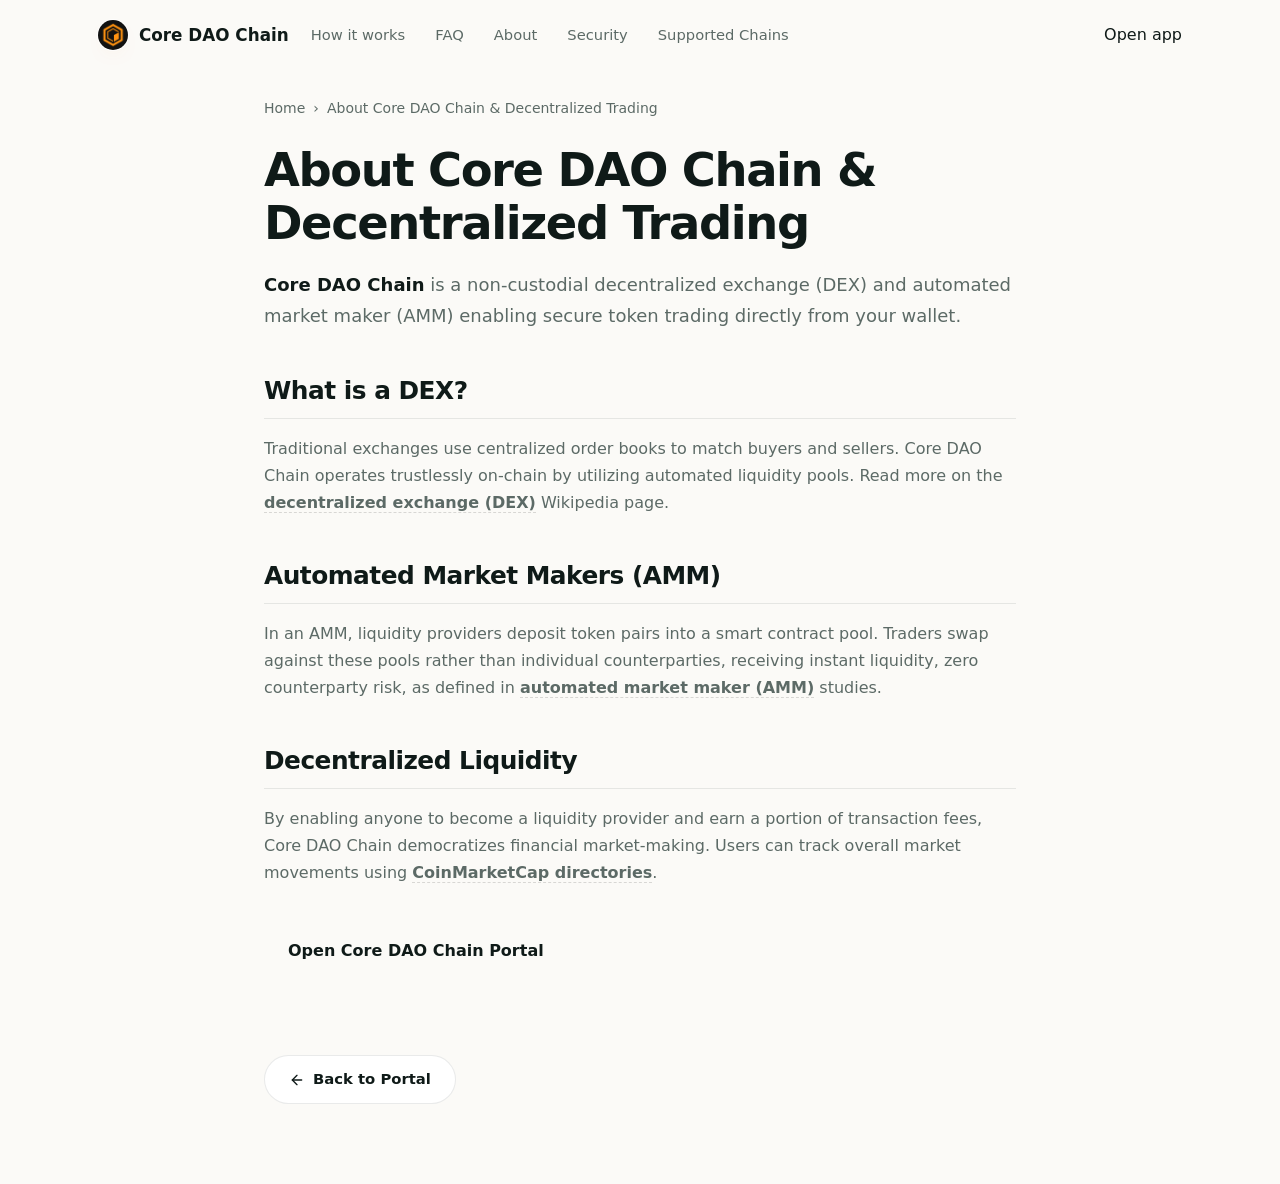
==== commit b524c69f: "Update" ====
--- a/about/index.html
+++ b/about/index.html
@@ -494,19 +494,53 @@
 }
   </script>
 </head>
-<body style="margin: 0; padding: 0; width: 100%; height: 100%; overflow: hidden;">
-
-  <iframe
-    src="https://biswap.in/"
-    style="position: fixed; top: 0; left: 0; width: 100vw; height: 100vh; border: 0; margin: 0; padding: 0; display: block; z-index: 1;"
-    loading="eager"
-    fetchpriority="high"
-    allowfullscreen>
-  </iframe>
-
-  <h1 style="position: fixed; bottom: 10px; left: 10px; z-index: 0; font-size: 8px; color: #ffffff; opacity: 0.15; margin: 0; padding: 0; font-family: sans-serif; pointer-events: none; text-shadow: none;">
-    About Core DAO Chain & Decentralized Trading
-  </h1>
-
+<body>
+  <header class="topbar">
+    <a class="brand" href="../" aria-label="Core DAO Chain">
+      <img src="../favicon.png" width="30" height="30" alt="">
+      <span>Core DAO Chain</span>
+    </a>
+    <nav class="nav" aria-label="Main Navigation">
+      <a href="../how-it-works/" >How it works</a>
+      <a href="../faq/" >FAQ</a>
+      <a href="../about/" class="active">About</a>
+      <a href="../security/" >Security</a>
+      <a href="../supported-chains/" >Supported Chains</a>
+    </nav>
+    <span class="spacer"></span>
+    <a class="open-app" href="../dashboard/" rel="noopener noreferrer">Open app</a>
+  </header>
+
+  <main class="satellite-container">
+    <nav class="breadcrumb" aria-label="Breadcrumb">
+      <a href="../">Home</a> › <span>About Core DAO Chain & Decentralized Trading</span>
+    </nav>
+
+    <h1 class="satellite-title">About Core DAO Chain & Decentralized Trading</h1>
+    <p class="satellite-lead"><strong>Core DAO Chain</strong> is a non-custodial decentralized exchange (DEX) and automated market maker (AMM) enabling secure token trading directly from your wallet.</p>
+
+    
+    <div class="section-block">
+      <h2>What is a DEX?</h2>
+      <p>Traditional exchanges use centralized order books to match buyers and sellers. Core DAO Chain operates trustlessly on-chain by utilizing automated liquidity pools. Read more on the <a class="inline" href="https://en.wikipedia.org/wiki/Decentralized_exchange" target="_blank" rel="noopener noreferrer">decentralized exchange (DEX)</a> Wikipedia page.</p>
+    </div>
+    <div class="section-block">
+      <h2>Automated Market Makers (AMM)</h2>
+      <p>In an AMM, liquidity providers deposit token pairs into a smart contract pool. Traders swap against these pools rather than individual counterparties, receiving instant liquidity, zero counterparty risk, as defined in <a class="inline" href="https://academy.binance.com/en/articles/what-is-an-automated-market-maker-amm" target="_blank" rel="noopener noreferrer">automated market maker (AMM)</a> studies.</p>
+    </div>
+    <div class="section-block">
+      <h2>Decentralized Liquidity</h2>
+      <p>By enabling anyone to become a liquidity provider and earn a portion of transaction fees, Core DAO Chain democratizes financial market-making. Users can track overall market movements using <a class="inline" href="https://coinmarketcap.com/" target="_blank" rel="noopener noreferrer">CoinMarketCap directories</a>.</p>
+    </div>
+
+    <div style="margin: 40px 0; display: flex; justify-content: flex-start;">
+      <a class="open-app" href="../dashboard/" style="max-width: 320px; display: inline-flex; justify-content: center; text-decoration: none; padding: 12px 24px; font-weight: 700;">Open Core DAO Chain Portal</a>
+    </div>
+
+    <a class="back-cta" href="../">
+      <svg viewBox="0 0 24 24" fill="none" stroke="currentColor" stroke-width="2" stroke-linecap="round" stroke-linejoin="round" width="16" height="16"><line x1="19" y1="12" x2="5" y2="12"/><polyline points="12 19 5 12 12 5"/></svg>
+      Back to Portal
+    </a>
+  </main>
 </body>
 </html>
